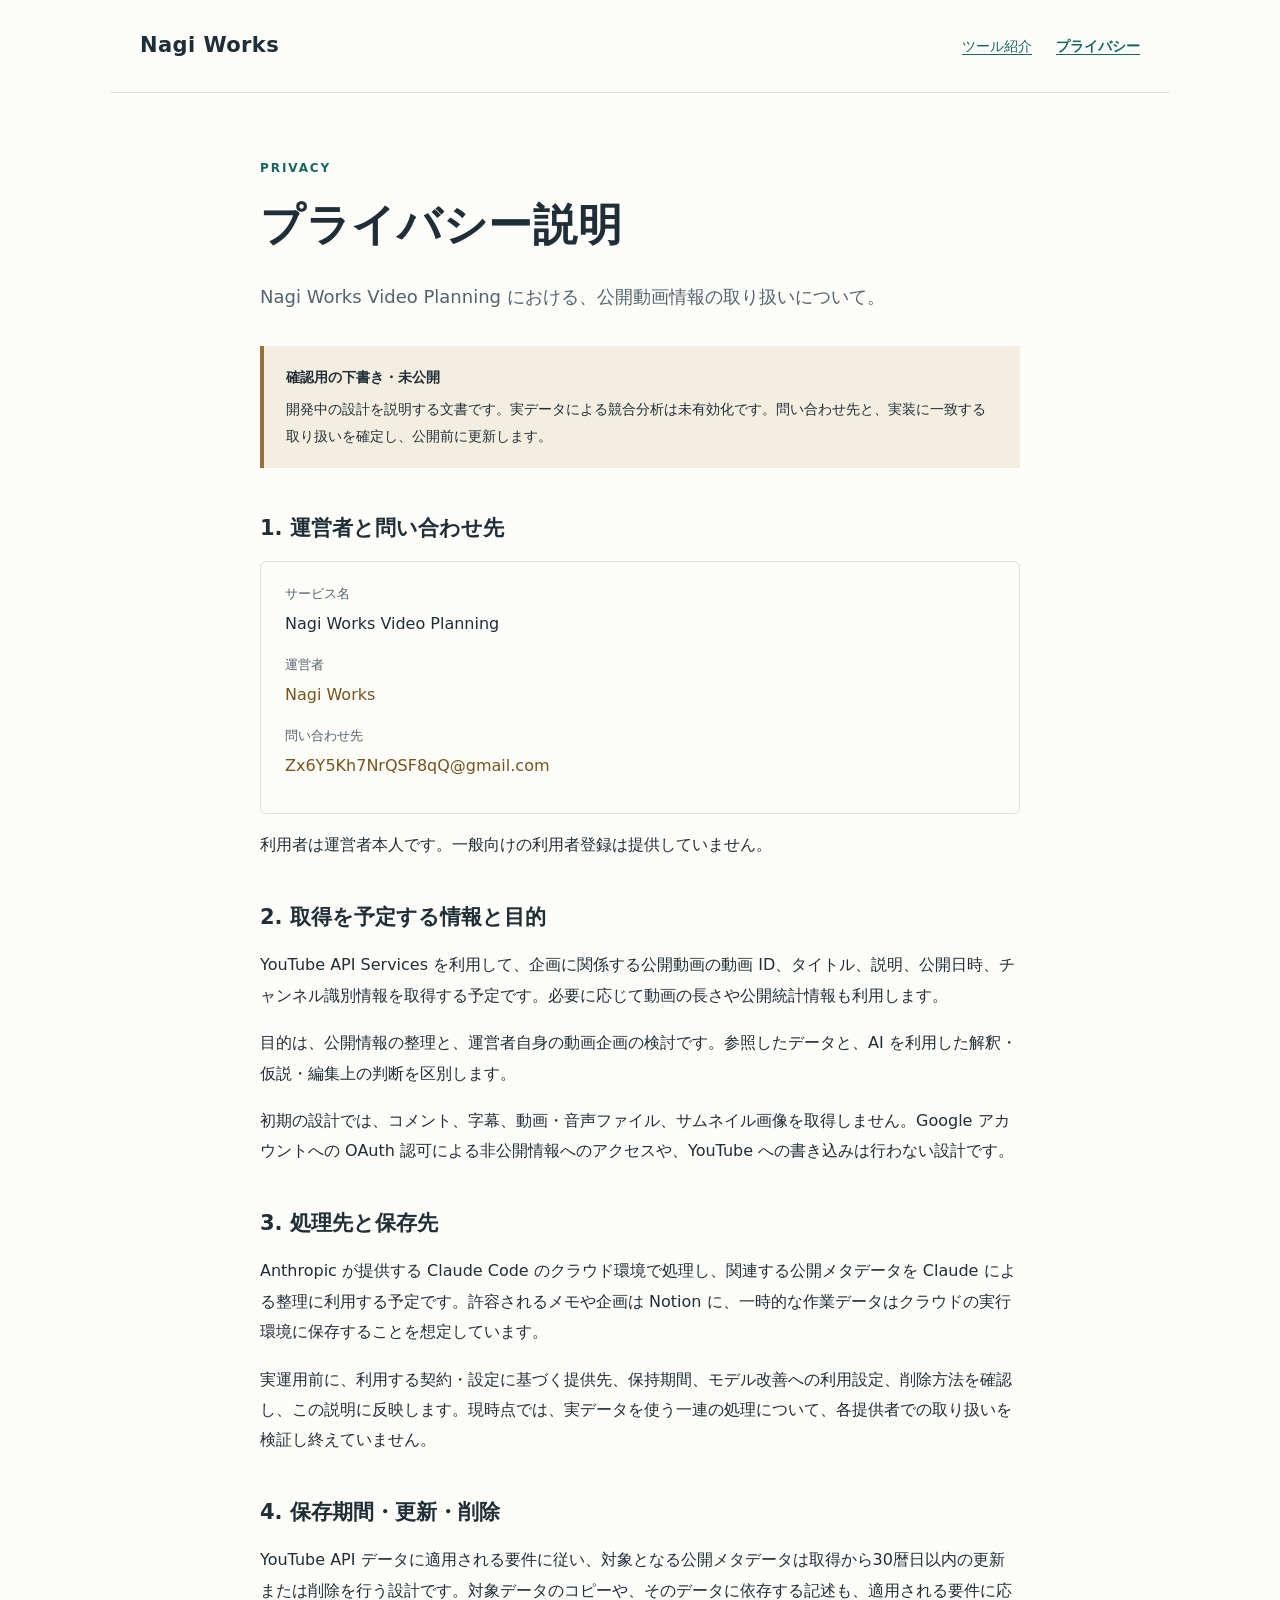
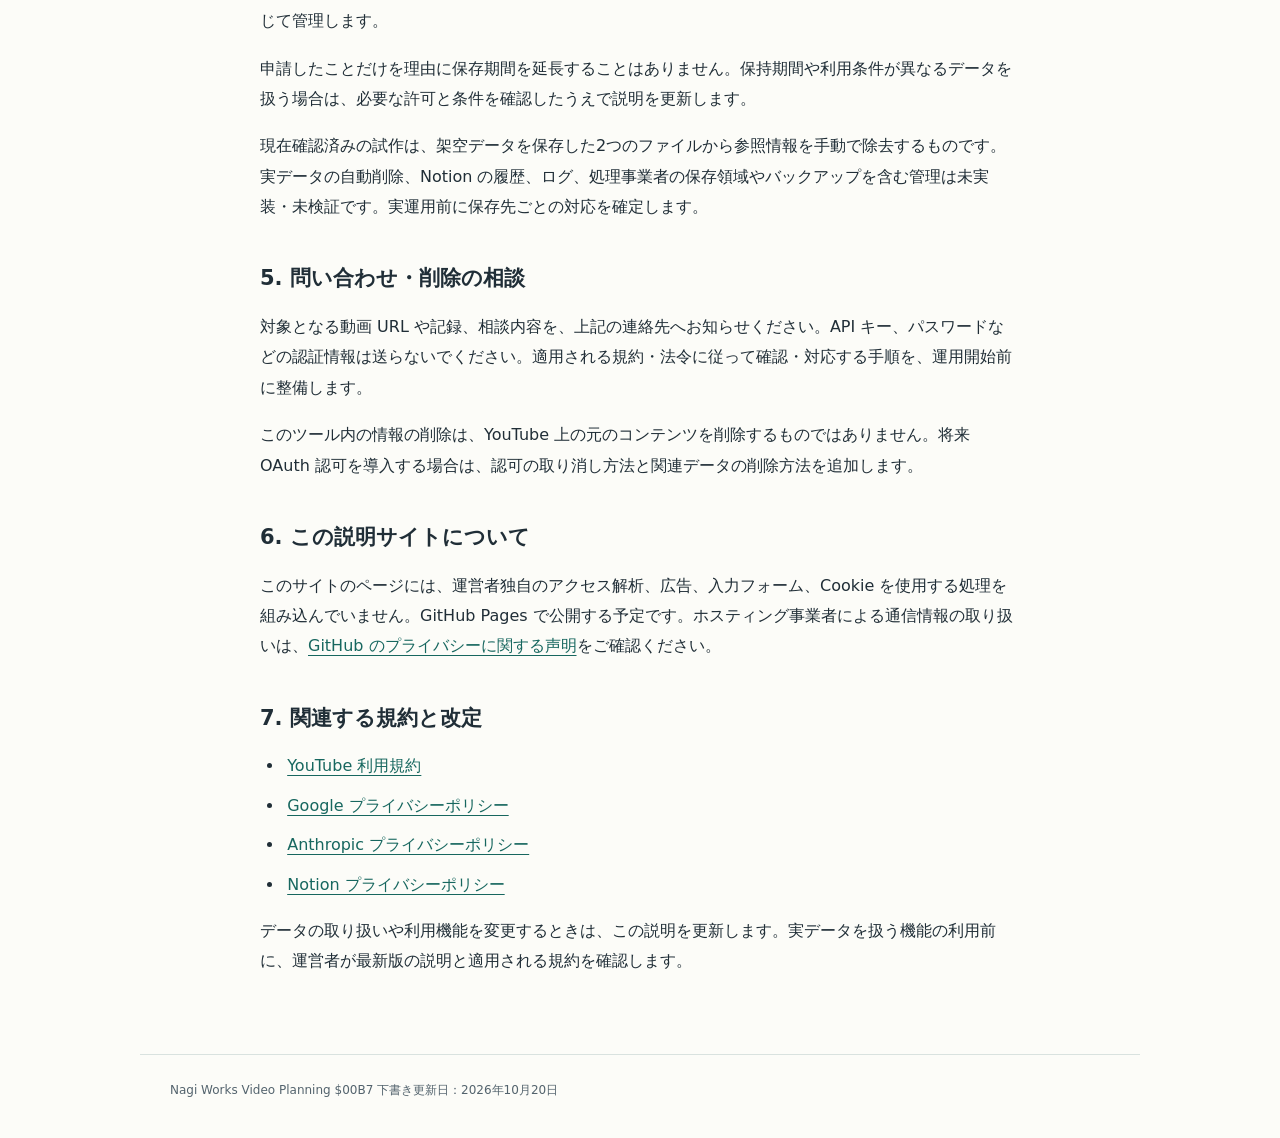
==== privacy.html @ f9c937cc "Add files via upload" ====
<!doctype html>
<html lang="ja">
<head>
  <meta charset="utf-8">
  <meta name="viewport" content="width=device-width, initial-scale=1">
  <meta name="robots" content="noindex, nofollow">
  <title>プライバシー説明 | Nagi Works Video Planning</title>
  <link rel="stylesheet" href="style.css">
</head>
<body>
<header class="site-header"><a href="index.html" class="brand">Nagi Works</a><nav aria-label="メイン"><a href="index.html">ツール紹介</a><a href="privacy.html" aria-current="page">プライバシー</a></nav></header>
<main>
  <p class="eyebrow">PRIVACY</p>
  <h1>プライバシー説明</h1>
  <p class="lead">Nagi Works Video Planning における、公開動画情報の取り扱いについて。</p>
  <aside class="notice"><strong>確認用の下書き・未公開</strong><p>開発中の設計を説明する文書です。実データによる競合分析は未有効化です。問い合わせ先と、実装に一致する取り扱いを確定し、公開前に更新します。</p></aside>
  <section><h2>1. 運営者と問い合わせ先</h2><dl><dt>サービス名</dt><dd>Nagi Works Video Planning</dd><dt>運営者</dt><dd class="placeholder">Nagi Works</dd><dt>問い合わせ先</dt><dd class="placeholder">Zx6Y5Kh7NrQSF8qQ@gmail.com</dd></dl><p>利用者は運営者本人です。一般向けの利用者登録は提供していません。</p></section>
  <section><h2>2. 取得を予定する情報と目的</h2><p>YouTube API Services を利用して、企画に関係する公開動画の動画 ID、タイトル、説明、公開日時、チャンネル識別情報を取得する予定です。必要に応じて動画の長さや公開統計情報も利用します。</p><p>目的は、公開情報の整理と、運営者自身の動画企画の検討です。参照したデータと、AI を利用した解釈・仮説・編集上の判断を区別します。</p><p>初期の設計では、コメント、字幕、動画・音声ファイル、サムネイル画像を取得しません。Google アカウントへの OAuth 認可による非公開情報へのアクセスや、YouTube への書き込みは行わない設計です。</p></section>
  <section><h2>3. 処理先と保存先</h2><p>Anthropic が提供する Claude Code のクラウド環境で処理し、関連する公開メタデータを Claude による整理に利用する予定です。許容されるメモや企画は Notion に、一時的な作業データはクラウドの実行環境に保存することを想定しています。</p><p>実運用前に、利用する契約・設定に基づく提供先、保持期間、モデル改善への利用設定、削除方法を確認し、この説明に反映します。現時点では、実データを使う一連の処理について、各提供者での取り扱いを検証し終えていません。</p></section>
  <section><h2>4. 保存期間・更新・削除</h2><p>YouTube API データに適用される要件に従い、対象となる公開メタデータは取得から30暦日以内の更新または削除を行う設計です。対象データのコピーや、そのデータに依存する記述も、適用される要件に応じて管理します。</p><p>申請したことだけを理由に保存期間を延長することはありません。保持期間や利用条件が異なるデータを扱う場合は、必要な許可と条件を確認したうえで説明を更新します。</p><p>現在確認済みの試作は、架空データを保存した2つのファイルから参照情報を手動で除去するものです。実データの自動削除、Notion の履歴、ログ、処理事業者の保存領域やバックアップを含む管理は未実装・未検証です。実運用前に保存先ごとの対応を確定します。</p></section>
  <section><h2>5. 問い合わせ・削除の相談</h2><p>対象となる動画 URL や記録、相談内容を、上記の連絡先へお知らせください。API キー、パスワードなどの認証情報は送らないでください。適用される規約・法令に従って確認・対応する手順を、運用開始前に整備します。</p><p>このツール内の情報の削除は、YouTube 上の元のコンテンツを削除するものではありません。将来 OAuth 認可を導入する場合は、認可の取り消し方法と関連データの削除方法を追加します。</p></section>
  <section><h2>6. この説明サイトについて</h2><p>このサイトのページには、運営者独自のアクセス解析、広告、入力フォーム、Cookie を使用する処理を組み込んでいません。GitHub Pages で公開する予定です。ホスティング事業者による通信情報の取り扱いは、<a href="https://docs.github.com/en/site-policy/privacy-policies/github-general-privacy-statement">GitHub のプライバシーに関する声明</a>をご確認ください。</p></section>
  <section><h2>7. 関連する規約と改定</h2><ul><li><a href="https://www.youtube.com/t/terms">YouTube 利用規約</a></li><li><a href="https://policies.google.com/privacy">Google プライバシーポリシー</a></li><li><a href="https://www.anthropic.com/legal/privacy">Anthropic プライバシーポリシー</a></li><li><a href="https://www.notion.com/privacy">Notion プライバシーポリシー</a></li></ul><p>データの取り扱いや利用機能を変更するときは、この説明を更新します。実データを扱う機能の利用前に、運営者が最新版の説明と適用される規約を確認します。</p></section>
</main>
<footer>Nagi Works Video Planning $00B7 下書き更新日：2026年10月20日</footer>
</body>
</html>
---- style.css ----
:root{color-scheme:light;--ink:#202e37;--muted:#53636d;--accent:#17675f;--line:#d9e2df;--paper:#fcfcf8}
*{box-sizing:border-box}body{margin:0;background:var(--paper);color:var(--ink);font-family:system-ui,-apple-system,"Segoe UI","Yu Gothic",Meiryo,sans-serif;font-size:16px;line-height:1.9}a{color:var(--accent);text-underline-offset:.23em}a:hover{text-decoration-thickness:2px}a:focus-visible{outline:3px solid var(--accent);outline-offset:5px}.site-header{max-width:1060px;margin:auto;padding:26px 30px;display:flex;align-items:center;justify-content:space-between;gap:20px;border-bottom:1px solid var(--line)}.brand{font-size:21px;font-weight:750;letter-spacing:.02em;text-decoration:none;color:var(--ink)}nav{display:flex;gap:24px;flex-wrap:wrap;font-size:14px}nav a[aria-current]{font-weight:700}main{max-width:820px;margin:0 auto;padding:64px 30px 60px}.eyebrow{font-size:12px;font-weight:750;letter-spacing:.16em;color:var(--accent);margin:0 0 12px}h1{font-size:clamp(29px,5vw,44px);line-height:1.5;letter-spacing:.015em;margin:0 0 22px;font-weight:750}.lead{font-size:18px;color:var(--muted);margin-bottom:32px}.notice{background:#f4eee0;border-left:4px solid #94713a;padding:18px 22px;margin:32px 0 44px;font-size:14px}.notice p{margin:6px 0 0}section{margin-top:40px}h2{font-size:21px;line-height:1.6;margin:0 0 16px}p{margin:0 0 17px}ol,ul{padding-left:1.5em}li{padding-left:.2em;margin:9px 0}dl{padding:20px 24px;border:1px solid var(--line);border-radius:6px}dt{font-size:13px;color:var(--muted);margin-top:14px}dt:first-child{margin-top:0}dd{margin:2px 0 12px;overflow-wrap:anywhere}.placeholder{color:#76551d}footer{max-width:1000px;margin:0 auto;padding:24px 30px 36px;border-top:1px solid var(--line);font-size:12px;color:var(--muted)}@media(max-width:540px){.site-header{align-items:flex-start;flex-direction:column;padding:20px 24px;gap:10px}main{padding:42px 24px}h1 br{display:none}.notice{padding:16px}dl{padding:16px}footer{padding:24px}}
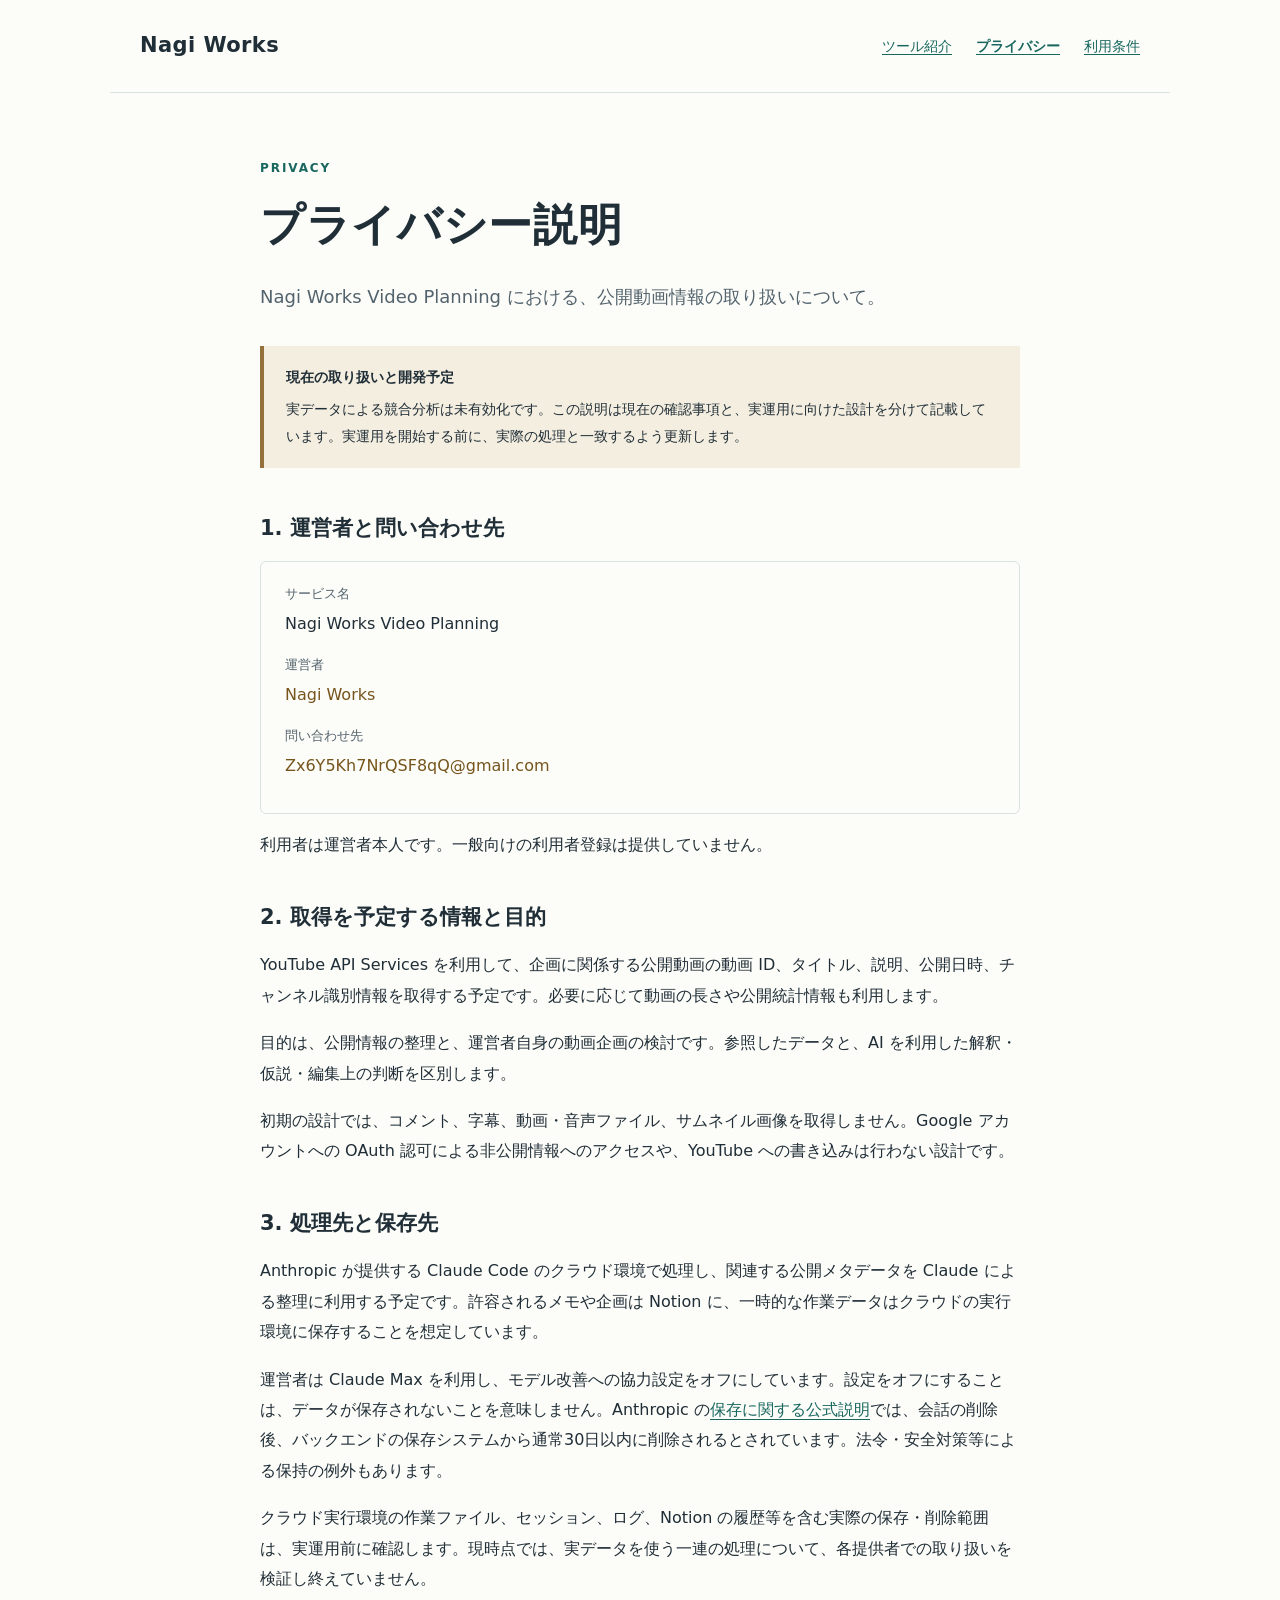
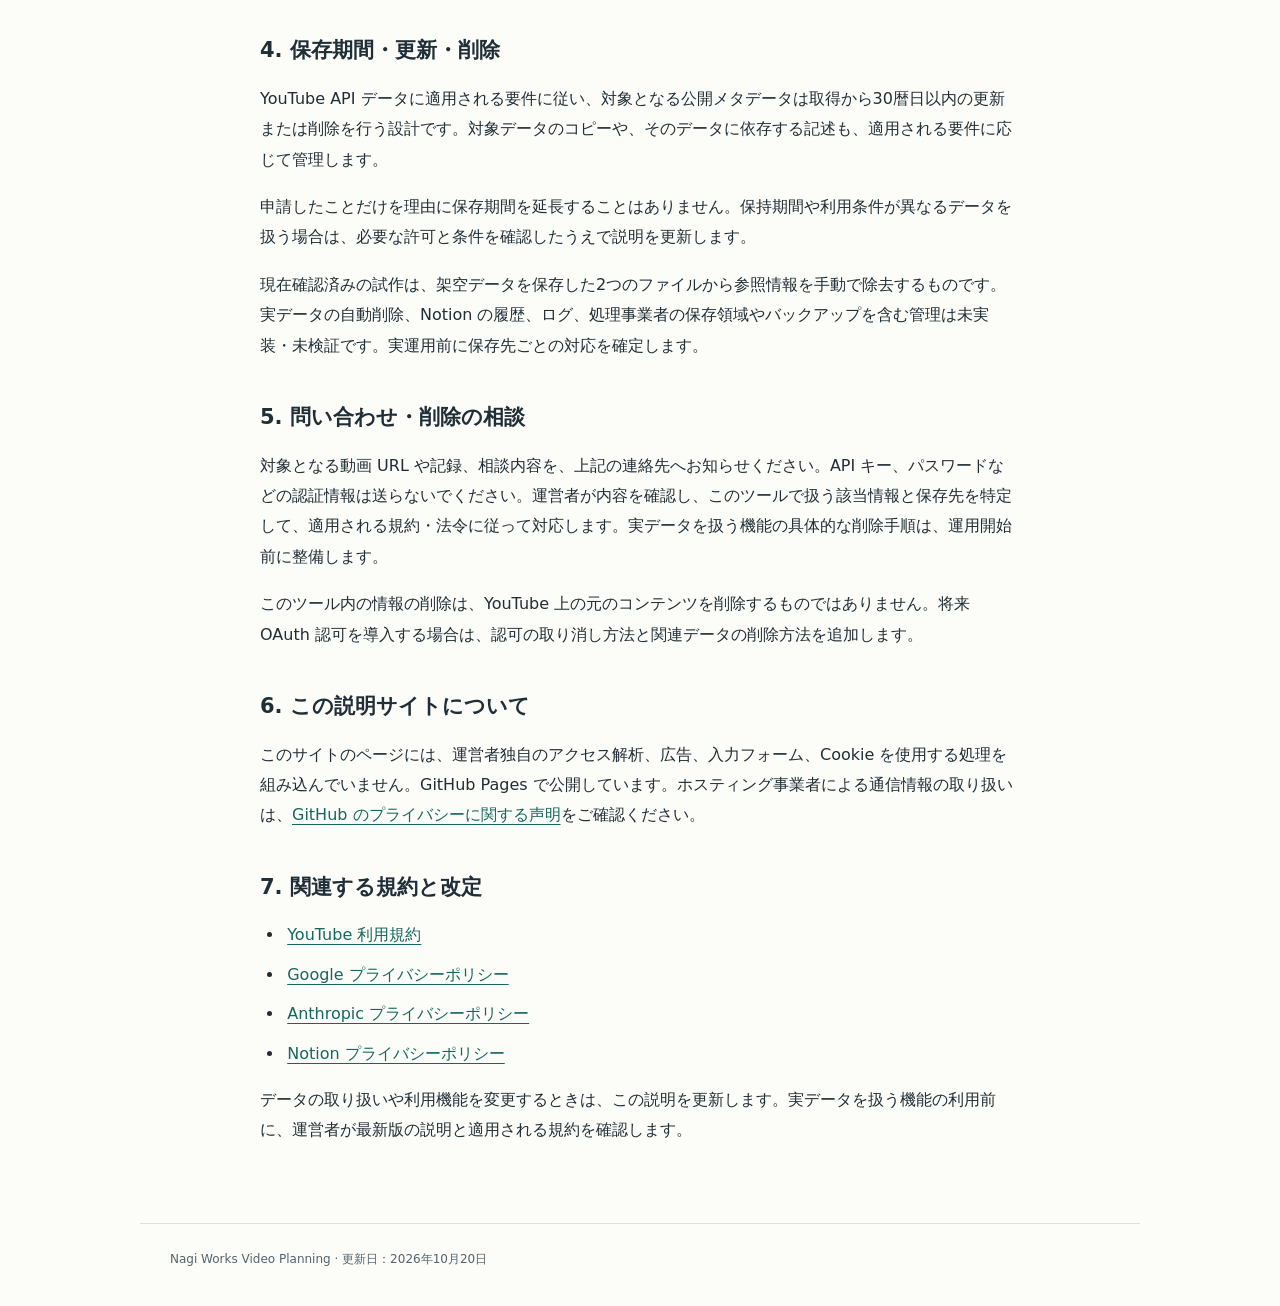
==== commit bda7567b: "Clarify development status and privacy practices; add terms of use" ====
--- a/privacy.html
+++ b/privacy.html
@@ -8,20 +8,20 @@
   <link rel="stylesheet" href="style.css">
 </head>
 <body>
-<header class="site-header"><a href="index.html" class="brand">Nagi Works</a><nav aria-label="メイン"><a href="index.html">ツール紹介</a><a href="privacy.html" aria-current="page">プライバシー</a></nav></header>
+<header class="site-header"><a href="index.html" class="brand">Nagi Works</a><nav aria-label="メイン"><a href="index.html">ツール紹介</a><a href="privacy.html" aria-current="page">プライバシー</a><a href="terms.html">利用条件</a></nav></header>
 <main>
   <p class="eyebrow">PRIVACY</p>
   <h1>プライバシー説明</h1>
   <p class="lead">Nagi Works Video Planning における、公開動画情報の取り扱いについて。</p>
-  <aside class="notice"><strong>確認用の下書き・未公開</strong><p>開発中の設計を説明する文書です。実データによる競合分析は未有効化です。問い合わせ先と、実装に一致する取り扱いを確定し、公開前に更新します。</p></aside>
+  <aside class="notice"><strong>現在の取り扱いと開発予定</strong><p>実データによる競合分析は未有効化です。この説明は現在の確認事項と、実運用に向けた設計を分けて記載しています。実運用を開始する前に、実際の処理と一致するよう更新します。</p></aside>
   <section><h2>1. 運営者と問い合わせ先</h2><dl><dt>サービス名</dt><dd>Nagi Works Video Planning</dd><dt>運営者</dt><dd class="placeholder">Nagi Works</dd><dt>問い合わせ先</dt><dd class="placeholder">Zx6Y5Kh7NrQSF8qQ@gmail.com</dd></dl><p>利用者は運営者本人です。一般向けの利用者登録は提供していません。</p></section>
   <section><h2>2. 取得を予定する情報と目的</h2><p>YouTube API Services を利用して、企画に関係する公開動画の動画 ID、タイトル、説明、公開日時、チャンネル識別情報を取得する予定です。必要に応じて動画の長さや公開統計情報も利用します。</p><p>目的は、公開情報の整理と、運営者自身の動画企画の検討です。参照したデータと、AI を利用した解釈・仮説・編集上の判断を区別します。</p><p>初期の設計では、コメント、字幕、動画・音声ファイル、サムネイル画像を取得しません。Google アカウントへの OAuth 認可による非公開情報へのアクセスや、YouTube への書き込みは行わない設計です。</p></section>
-  <section><h2>3. 処理先と保存先</h2><p>Anthropic が提供する Claude Code のクラウド環境で処理し、関連する公開メタデータを Claude による整理に利用する予定です。許容されるメモや企画は Notion に、一時的な作業データはクラウドの実行環境に保存することを想定しています。</p><p>実運用前に、利用する契約・設定に基づく提供先、保持期間、モデル改善への利用設定、削除方法を確認し、この説明に反映します。現時点では、実データを使う一連の処理について、各提供者での取り扱いを検証し終えていません。</p></section>
+  <section><h2>3. 処理先と保存先</h2><p>Anthropic が提供する Claude Code のクラウド環境で処理し、関連する公開メタデータを Claude による整理に利用する予定です。許容されるメモや企画は Notion に、一時的な作業データはクラウドの実行環境に保存することを想定しています。</p><p>運営者は Claude Max を利用し、モデル改善への協力設定をオフにしています。設定をオフにすることは、データが保存されないことを意味しません。Anthropic の<a href="https://privacy.claude.com/en/articles/10023548-how-long-do-you-store-my-data">保存に関する公式説明</a>では、会話の削除後、バックエンドの保存システムから通常30日以内に削除されるとされています。法令・安全対策等による保持の例外もあります。</p><p>クラウド実行環境の作業ファイル、セッション、ログ、Notion の履歴等を含む実際の保存・削除範囲は、実運用前に確認します。現時点では、実データを使う一連の処理について、各提供者での取り扱いを検証し終えていません。</p></section>
   <section><h2>4. 保存期間・更新・削除</h2><p>YouTube API データに適用される要件に従い、対象となる公開メタデータは取得から30暦日以内の更新または削除を行う設計です。対象データのコピーや、そのデータに依存する記述も、適用される要件に応じて管理します。</p><p>申請したことだけを理由に保存期間を延長することはありません。保持期間や利用条件が異なるデータを扱う場合は、必要な許可と条件を確認したうえで説明を更新します。</p><p>現在確認済みの試作は、架空データを保存した2つのファイルから参照情報を手動で除去するものです。実データの自動削除、Notion の履歴、ログ、処理事業者の保存領域やバックアップを含む管理は未実装・未検証です。実運用前に保存先ごとの対応を確定します。</p></section>
-  <section><h2>5. 問い合わせ・削除の相談</h2><p>対象となる動画 URL や記録、相談内容を、上記の連絡先へお知らせください。API キー、パスワードなどの認証情報は送らないでください。適用される規約・法令に従って確認・対応する手順を、運用開始前に整備します。</p><p>このツール内の情報の削除は、YouTube 上の元のコンテンツを削除するものではありません。将来 OAuth 認可を導入する場合は、認可の取り消し方法と関連データの削除方法を追加します。</p></section>
-  <section><h2>6. この説明サイトについて</h2><p>このサイトのページには、運営者独自のアクセス解析、広告、入力フォーム、Cookie を使用する処理を組み込んでいません。GitHub Pages で公開する予定です。ホスティング事業者による通信情報の取り扱いは、<a href="https://docs.github.com/en/site-policy/privacy-policies/github-general-privacy-statement">GitHub のプライバシーに関する声明</a>をご確認ください。</p></section>
+  <section><h2>5. 問い合わせ・削除の相談</h2><p>対象となる動画 URL や記録、相談内容を、上記の連絡先へお知らせください。API キー、パスワードなどの認証情報は送らないでください。運営者が内容を確認し、このツールで扱う該当情報と保存先を特定して、適用される規約・法令に従って対応します。実データを扱う機能の具体的な削除手順は、運用開始前に整備します。</p><p>このツール内の情報の削除は、YouTube 上の元のコンテンツを削除するものではありません。将来 OAuth 認可を導入する場合は、認可の取り消し方法と関連データの削除方法を追加します。</p></section>
+  <section><h2>6. この説明サイトについて</h2><p>このサイトのページには、運営者独自のアクセス解析、広告、入力フォーム、Cookie を使用する処理を組み込んでいません。GitHub Pages で公開しています。ホスティング事業者による通信情報の取り扱いは、<a href="https://docs.github.com/en/site-policy/privacy-policies/github-general-privacy-statement">GitHub のプライバシーに関する声明</a>をご確認ください。</p></section>
   <section><h2>7. 関連する規約と改定</h2><ul><li><a href="https://www.youtube.com/t/terms">YouTube 利用規約</a></li><li><a href="https://policies.google.com/privacy">Google プライバシーポリシー</a></li><li><a href="https://www.anthropic.com/legal/privacy">Anthropic プライバシーポリシー</a></li><li><a href="https://www.notion.com/privacy">Notion プライバシーポリシー</a></li></ul><p>データの取り扱いや利用機能を変更するときは、この説明を更新します。実データを扱う機能の利用前に、運営者が最新版の説明と適用される規約を確認します。</p></section>
 </main>
-<footer>Nagi Works Video Planning $00B7 下書き更新日：2026年10月20日</footer>
+<footer>Nagi Works Video Planning · 更新日：2026年10月20日</footer>
 </body>
 </html>
